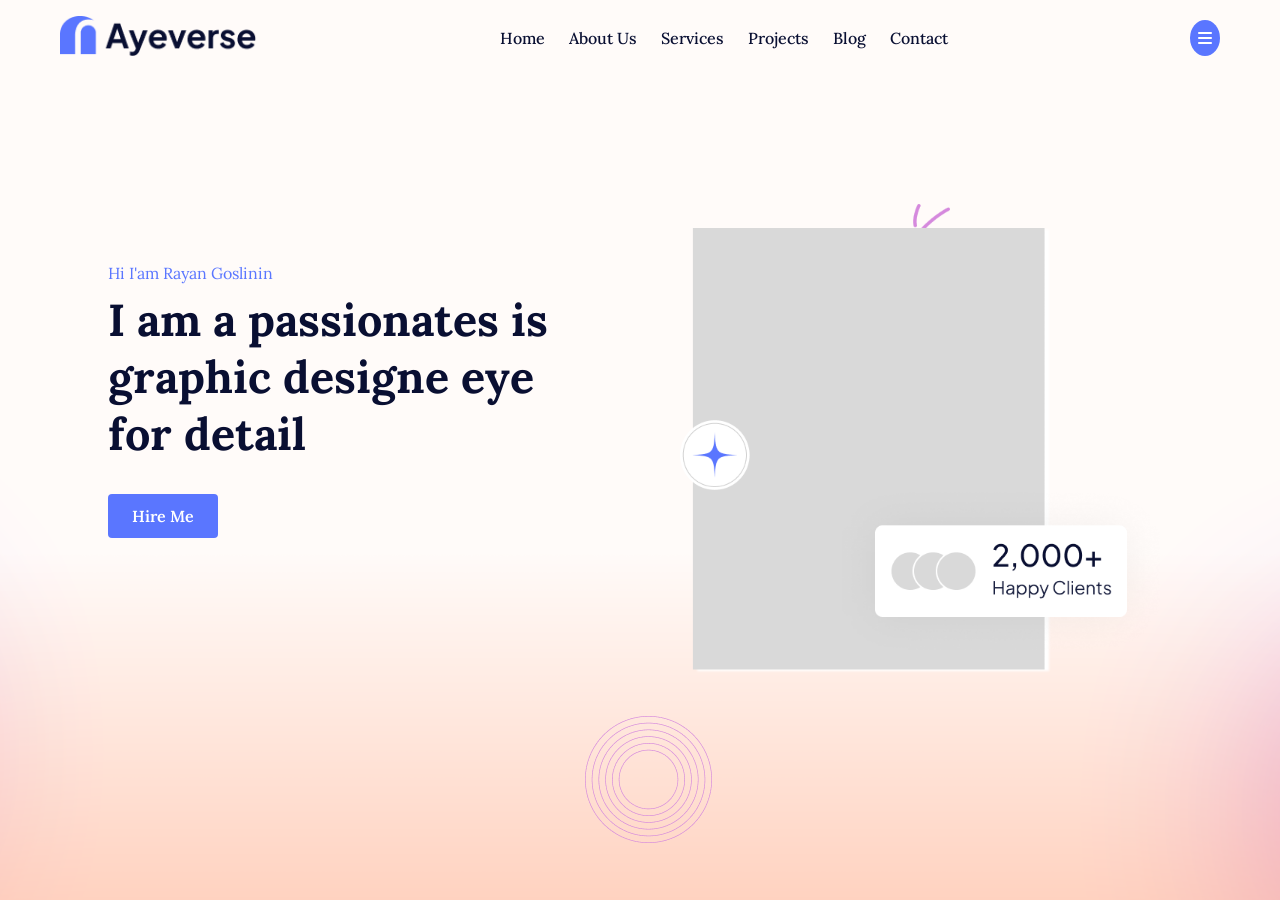
==== index.html @ dc3d5445 "Hero section complete" ====
<!DOCTYPE html>
<html lang="en">

<head>
    <meta charset="UTF-8">
    <meta name="viewport" content="width=device-width, initial-scale=1.0">
    <title>Averse</title>
    <!-- Css link -->
    <link rel="stylesheet" href="assets/css/style.css">
    <!-- Favicon link -->
    <link rel="shortcut icon" href="assets/images/icons/envelop.png" type="image/x-icon">
    <!-- Font awsome link -->
    <link rel="stylesheet" href="https://cdnjs.cloudflare.com/ajax/libs/font-awesome/6.7.2/css/all.min.css">
    <!-- Font style -->
    <link rel="preconnect" href="https://fonts.googleapis.com">
    <link rel="preconnect" href="https://fonts.gstatic.com" crossorigin>

    <link
        href="https://fonts.googleapis.com/css2?family=Lora:ital,wght@0,400;0,500;0,600;0,700;1,400;1,500;1,600;1,700&display=swap"
        rel="stylesheet">
</head>

<body>
    <!-- Hero Section -->
    <section class="hero">
        <div class="container">
            <nav class="navbar">
                <div class="logo">
                    <a href="./index.html">
                        <img src="./assets/images/logo.png" alt="Ayeverse Logo">
                    </a>
                </div>
                <ul class="nav-menu">
                    <li><a href="./index.html">Home</a></li>
                    <li><a href="./about.html">About Us</a></li>
                    <li><a href="./services.html">Services</a></li>
                    <li><a href="./project.html">Projects</a></li>
                    <li><a href="./blog.html">Blog</a></li>
                    <li><a href="./contact.html">Contact</a></li>
                </ul>

                <div class="menu-icon-wrap">
                    <div class="menu-icon" id="menuIcon">
                        <i class="fa-solid fa-bars"></i>
                    </div>
                </div>

            </nav>


            <div class="hero-content">
                <div class="hero-text">
                    <p>Hi I'am Rayan Goslinin</p>
                    <h1>I am a passionates is graphic designe eye for detail</h1>
                    <a href="#contact" class="btn">Hire Me</a>
                </div>
                <div class="hero-image">
                    <img src="./assets/images/hero-image.png" alt="Hero Image">
                </div>
            </div>
        </div>
    </section>
</body>

</html>
---- assets/css/style.css ----
* {
    box-sizing: border-box;
    margin: 0;
    padding: 0;
}

:root {
    --primary-color: #5A76FF;
    --secondary-color: #D589DD;
    --text-color: #4F4F4F;
    --text-color-white: #FFFFFF;
    --heading-color: #090F32;
    --background-color: #FFFFFF;
    --background-color-alt: #f3f7f8;
    --accent-color: #1890FF;
    --heading-font: 'Lora', serif;
    --body-font: 'Plus Jakarta Sans', sans-serif;
    --font-family-sans: 'Plus Jakarta Sans', sans-serif;
}

body {
    font-family: "Lora", serif;
    -webkit-font-smoothing: antialiased;
    -moz-osx-font-smoothing: grayscale;
    scroll-behavior: smooth;
    overflow-x: hidden;
}

a {
    text-decoration: none;
    color: #1890ff;
    transition: underline 0.3s ease;
}

a:hover {
    text-decoration: underline;


}

ul,
ol {
    list-style: none;
    margin: 0;
    padding: 0;
}

li {
    margin: 0;
}

.container {
    max-width: 1200px;
    margin: 0 auto;
    padding: 0 20px;
}

.btn {
    display: inline-block;
    padding: 0.75rem 1.5rem;
    font-size: 1rem;
    font-weight: 600;
    color: #fff;
    background-color: var(--primary-color);
    border: none;
    border-radius: 4px;
    cursor: pointer;
    transition: background-color 0.3s ease;
}

.btn:hover {
    background-color: var(--secondary-color);
}




.navbar {
    display: flex;
    justify-content: space-between;
    align-items: center;
    padding: 1rem 0;
}

.nav-menu {
    display: flex;
    gap: 1.5rem;
}

.nav-menu li a {
    font-weight: 500;
    color: var(--heading-color);
    transition: color 0.3s ease;
}

.nav-menu li a:hover {
    color: var(--primary-color);
}

.menu-icon {
    background-color: var(--primary-color);
    border-radius: 50%;
    padding: 0.5rem;
    color: #fff !important;
}

.logo img {
    height: 40px;
}

/* Hero Section */
.hero {
    height: 100vh;
    background: url('../images/hero-bg.png') no-repeat center center/cover;
    text-align: center;
}

.hero .hero-content {
    display: flex;
    align-items: center;
    justify-content: space-between;
    height: 100%;
    padding: 3rem;
}

.hero .hero-text {
    flex: 1;
    text-align: left;
}

.hero .hero-text p {
    font-size: 1rem;
    color: var(--primary-color);
    margin-bottom: 0.5rem;
}

.hero .hero-text h1 {
    font-size: 2.8rem;
    color: var(--heading-color);
    font-family: var(--heading-font);
    margin-bottom: 2rem;
}

.hero .hero-image {
    flex: 1;
    text-align: right;
    margin-top: 5rem;
    margin-left: 5rem;
}

.hero .hero-image img {
    max-width: 100%;
    height: auto;
}
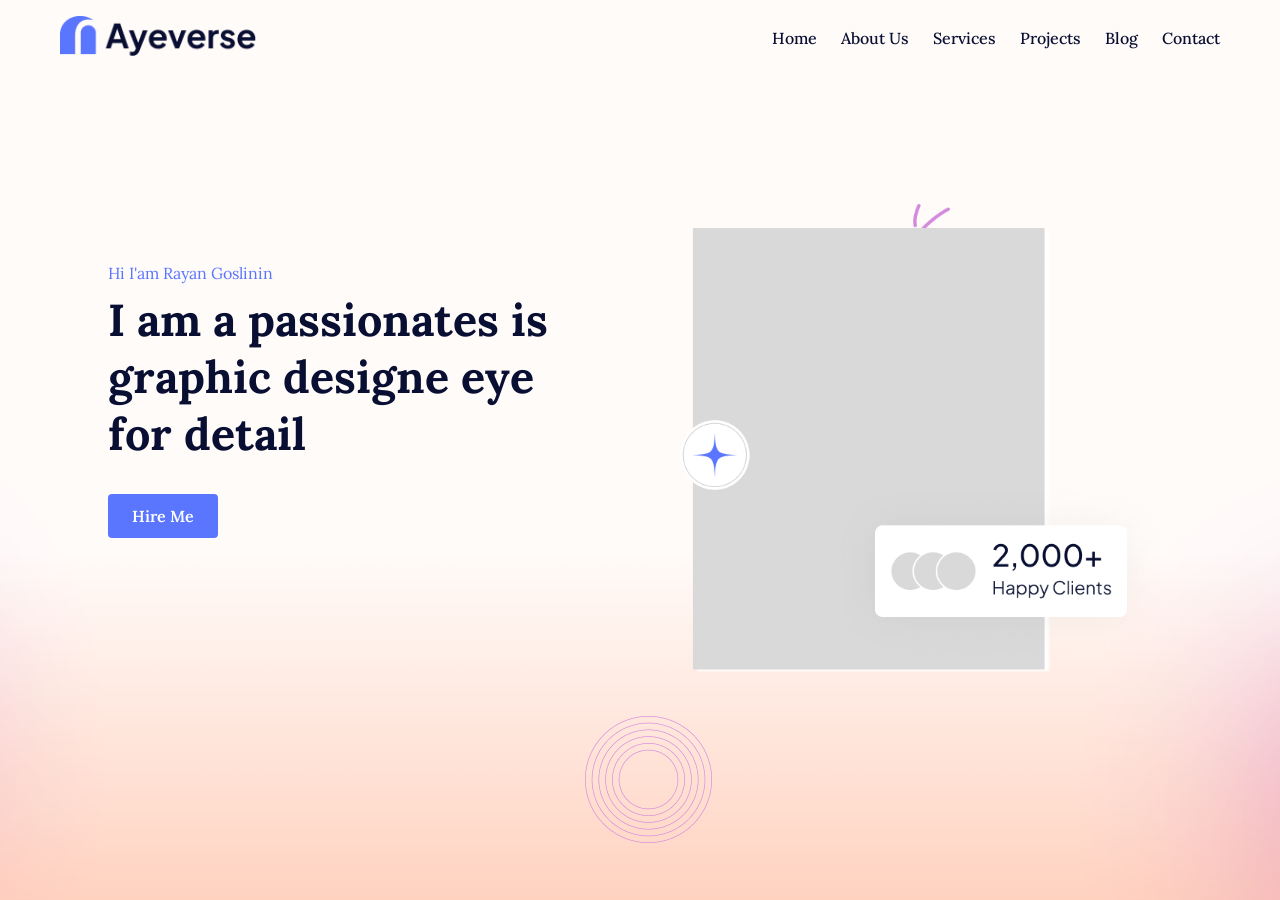
==== commit 78b9ccfa: "sidebar done" ====
--- a/index.html
+++ b/index.html
@@ -7,6 +7,7 @@
     <title>Averse</title>
     <!-- Css link -->
     <link rel="stylesheet" href="assets/css/style.css">
+    <link rel="stylesheet" href="assets/css/responsive.css">
     <!-- Favicon link -->
     <link rel="shortcut icon" href="assets/images/icons/envelop.png" type="image/x-icon">
     <!-- Font awsome link -->
@@ -60,6 +61,54 @@
             </div>
         </div>
     </section>
+    <!-- Hero end -->
+    <!-- Side bar -->
+    <div class="sidebar-wrap" id="mobileSidebar">
+        <div class="sidebar-inner">
+
+            <!-- Logo + Close Button Row -->
+            <div class="sidebar-header">
+                <div class="sidebar-logo">
+                    <a href="/">
+                        <img src="./assets/images/logo.png" alt="Logo">
+                    </a>
+                </div>
+                <div class="sidebar-close-btn" id="closeSidebar">
+                    <i class="fa fa-times"></i>
+                </div>
+            </div>
+            <!-- Navigation -->
+            <ul class="sidebar-nav">
+                <li><a href="./index.html">Home</a></li>
+                <li><a href="./about.html">About Us</a></li>
+                <li><a href="./services.html">Services</a></li>
+                <li><a href="./project.html">Projects</a></li>
+                <li><a href="./blog.html">Blog</a></li>
+                <li><a href="./contact.html">Contact</a></li>
+            </ul>
+
+            <!-- Contact Info -->
+            <div class="contact-info">
+                <ul>
+                    <li><i class="fa fa-envelope"></i> info@nebulaitbd.com</li>
+                    <li><i class="fa fa-phone"></i> +880 1886 927829</li>
+                </ul>
+            </div>
+
+            <!-- Social -->
+            <div class="social-icon">
+                <ul>
+                    <li><a href="#"><i class="fa-brands fa-facebook-f"></i></a></li>
+                    <li><a href="#"><i class="fa-brands fa-x-twitter"></i></a></li>
+                    <li><a href="#"><i class="fa-brands fa-linkedin-in"></i></a></li>
+                    <li><a href="#"><i class="fa-brands fa-pinterest-p"></i></a></li>
+                    <li><a href="#"><i class="fa-brands fa-instagram"></i></a></li>
+                    <li><a href="#"><i class="fa-brands fa-youtube"></i></a></li>
+                </ul>
+            </div>
+        </div>
+    </div>
+
 </body>
 
 </html>
--- a/assets/css/responsive.css
+++ b/assets/css/responsive.css
@@ -0,0 +1,178 @@
+/* Default: Left sidebar */
+.sidebar-wrap {
+    position: fixed;
+    top: 0;
+    left: -100%;
+    width: 280px;
+    height: 100vh;
+    background: #fff;
+    color: #fff;
+    -webkit-box-shadow: -5px 0 20px -5px rgba(0, 0, 0, .5);
+    box-shadow: -5px 0 20px -5px rgba(0, 0, 0, .5);
+    -webkit-transition: .5s ease-out;
+    transition: .5s ease-out;
+    overflow-y: auto;
+    z-index: 10001;
+}
+
+.sidebar-wrap.active {
+    left: 0;
+}
+
+/* Sidebar Header (logo + close button in one row) */
+.sidebar-header {
+    display: flex;
+    align-items: center;
+    justify-content: space-between;
+    padding: 5px 10px;
+    border-bottom: 1px solid rgba(255, 255, 255, 0.1);
+}
+
+.sidebar-logo img {
+    width: 150px;
+    max-height: 40px;
+}
+
+.menu-icon-wrap {
+    display: none;
+}
+
+
+.sidebar-close-btn {
+    font-size: 22px;
+    cursor: pointer;
+    color: #fff;
+    transition: color 0.3s ease;
+}
+
+.sidebar-close-btn:hover {
+    color: var(--secondary-color);
+}
+
+
+/* Sidebar Navigation */
+.sidebar-nav {
+    list-style: none;
+    padding: 20px 0;
+    margin: 0;
+}
+
+.sidebar-nav li {
+    /* border-bottom: 1px solid rgba(255, 255, 255, 0.1); */
+    border-top: 1px solid #ebebeb !important;
+}
+
+.sidebar-nav li:last-child {
+    border-bottom: none;
+}
+
+.sidebar-nav a {
+    display: block;
+    padding: 12px 20px;
+    color: #090F32;
+    font-size: 16px;
+    font-weight: 500;
+    text-decoration: none;
+    transition: all 0.3s ease;
+}
+
+.sidebar-nav a:hover {
+    background: rgba(255, 255, 255, 0.1);
+    padding-left: 25px;
+    color: var(--primary-color);
+
+}
+
+.contact-info {
+    padding: 20px;
+    border-top: 1px solid rgba(255, 255, 255, 0.1);
+}
+
+.contact-info ul {
+    list-style: none;
+    padding: 0;
+    margin: 0;
+}
+
+.contact-info li {
+    color: #090F32;
+    font-size: 14px;
+    margin-bottom: 8px;
+    display: flex;
+    align-items: center;
+}
+
+.contact-info i {
+    margin-right: 8px;
+    color: var(--primary-color);
+}
+
+
+.social-icon {
+    padding: 20px;
+    border-top: 1px solid rgba(255, 255, 255, 0.1);
+    text-align: center;
+}
+
+.social-icon ul {
+    list-style: none;
+    padding: 0;
+    margin: 0;
+    display: flex;
+    flex-wrap: wrap;
+    justify-content: center;
+    gap: 12px;
+}
+
+.social-icon a {
+    width: 35px;
+    height: 35px;
+    border-radius: 50%;
+    background: rgba(255, 255, 255, 0.1);
+    display: flex;
+    align-items: center;
+    justify-content: center;
+    color: var(--heading-color);
+    transition: all 0.3s ease;
+    text-decoration: none;
+}
+
+.social-icon a:hover {
+    background: #5A76FF;
+    color: #fff;
+}
+
+
+/* Close Button */
+.sidebar-close-btn {
+    font-size: 22px;
+    cursor: pointer;
+    color: #111827;
+    text-align: right;
+    padding: 15px;
+}
+
+/* Overlay */
+.sidebar-overlay {
+    position: fixed;
+    top: 0;
+    left: 0;
+    width: 100%;
+    height: 100%;
+    background: rgba(0, 0, 0, 0.6);
+    opacity: 0;
+    visibility: hidden;
+    transition: all .3s ease;
+    z-index: 10000;
+}
+
+.sidebar-overlay.active {
+    opacity: 1;
+    visibility: visible;
+}
+
+/* Mobile menu icon */
+.menu-icon {
+    font-size: 22px;
+    cursor: pointer;
+}
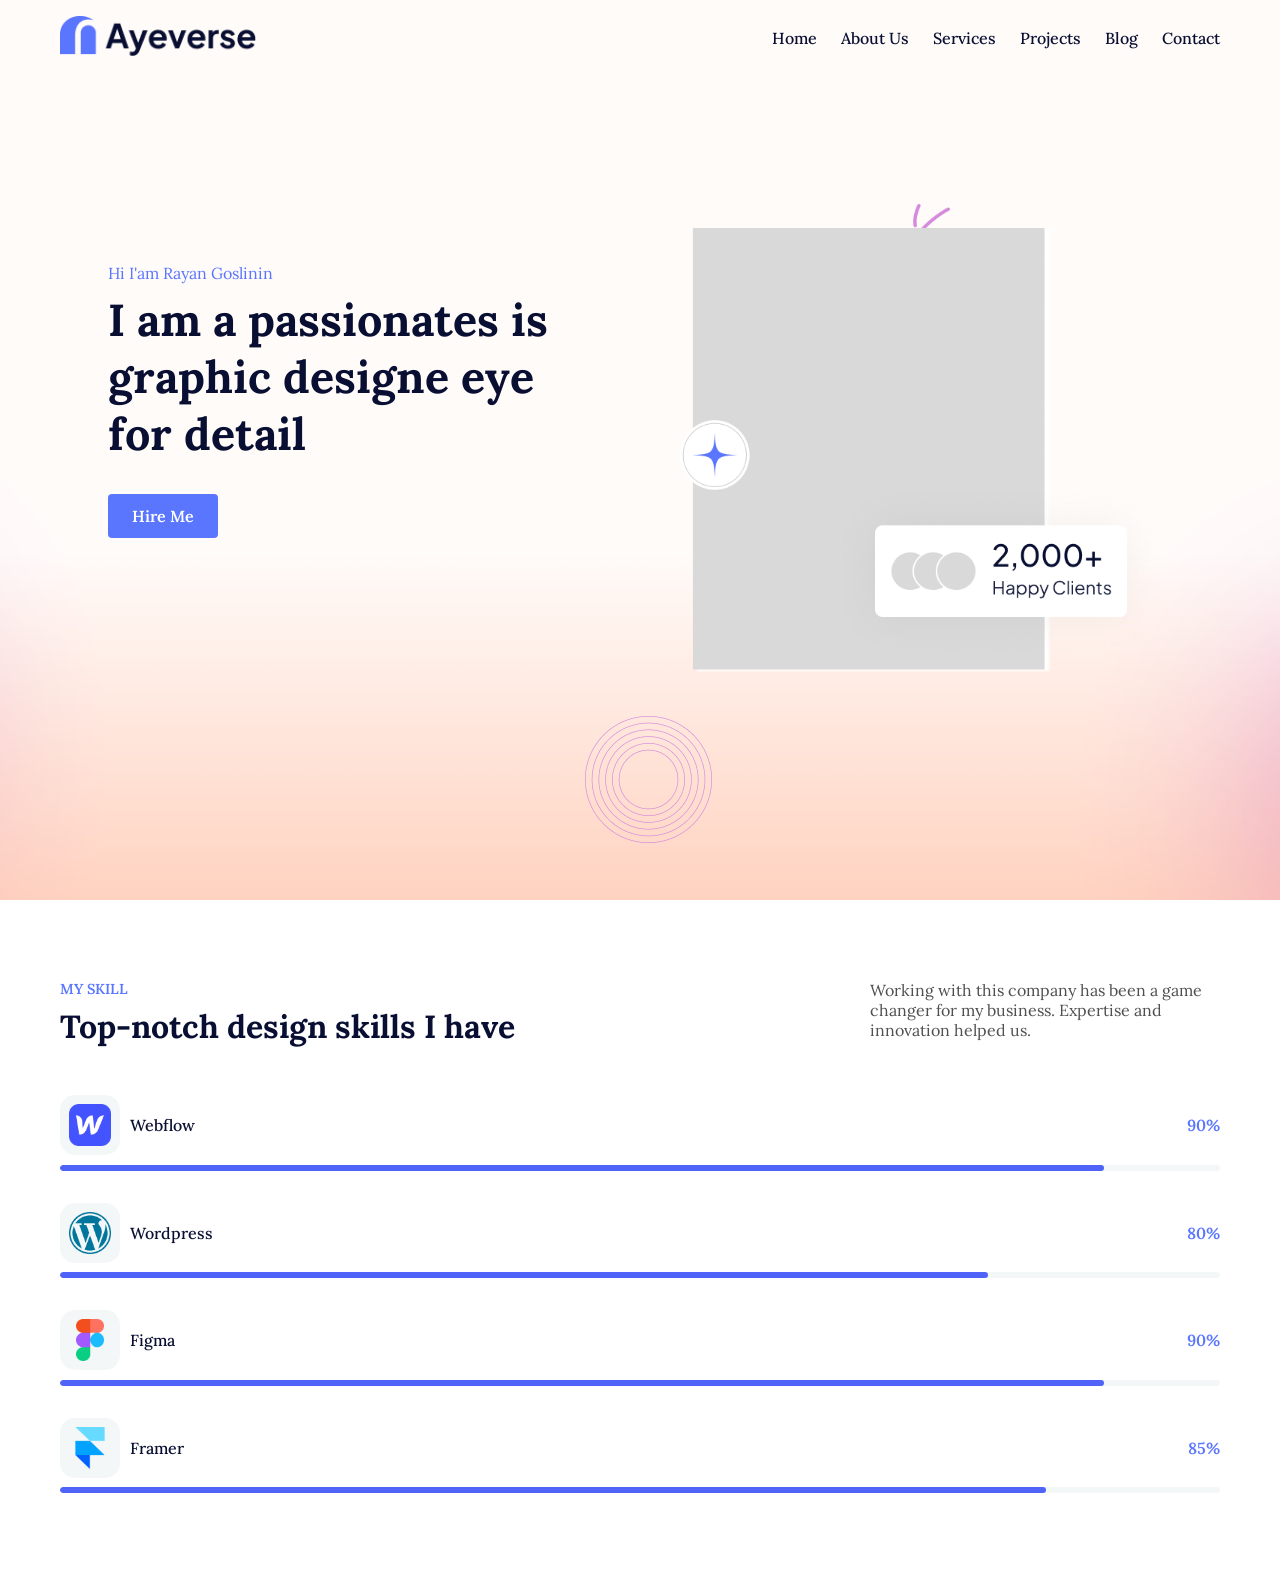
==== commit ea8d1bd1: "responsive done" ====
--- a/index.html
+++ b/index.html
@@ -108,6 +108,82 @@
             </div>
         </div>
     </div>
+    <!-- sidebar end -->
+    <!-- Skill -->
+    <!-- Skill Progress Section -->
+    <section class="skill-progress">
+        <div class="container">
+            <div class="skill-progress-header">
+                <div class="section-header">
+                    <p class="section-subtitle">MY SKILL</p>
+                    <h2 class="section-title">Top-notch design skills I have</h2>
+                </div>
+                <p class="section-text">
+                    Working with this company has been a game changer for my business.
+                    Expertise and innovation helped us.
+                </p>
+            </div>
+
+            <div class="progress-list">
+                <!-- Webflow -->
+                <div class="progress-item">
+                    <div class="progress-label">
+                        <div class="icon-image">
+                            <img src="./assets/images/icons/skill_icon/webflow.png" alt="Webflow">
+                        </div>
+                        <span>Webflow</span>
+                        <span class="percent">90%</span>
+                    </div>
+                    <div class="progress-bar">
+                        <div class="progress" style="width:90%"></div>
+                    </div>
+                </div>
+
+                <!-- Wordpress -->
+                <div class="progress-item">
+                    <div class="progress-label">
+                        <div class="icon-image">
+                            <img src="./assets/images/icons/skill_icon/wordpress.png" alt="Wordpress">
+                        </div>
+                        <span>Wordpress</span>
+                        <span class="percent">80%</span>
+                    </div>
+                    <div class="progress-bar">
+                        <div class="progress" style="width:80%"></div>
+                    </div>
+                </div>
+
+                <!-- Figma -->
+                <div class="progress-item">
+                    <div class="progress-label">
+                        <div class="icon-image">
+                            <img src="./assets/images/icons/skill_icon/figma.png" alt="Figma">
+                        </div>
+                        <span>Figma</span>
+                        <span class="percent">90%</span>
+                    </div>
+                    <div class="progress-bar">
+                        <div class="progress" style="width:90%"></div>
+                    </div>
+                </div>
+
+                <!-- Framer -->
+                <div class="progress-item">
+                    <div class="progress-label">
+                        <div class="icon-image">
+                            <img src="./assets/images/icons/skill_icon/framer.png" alt="Framer">
+                        </div>
+                        <span>Framer</span>
+                        <span class="percent">85%</span>
+                    </div>
+                    <div class="progress-bar">
+                        <div class="progress" style="width:85%"></div>
+                    </div>
+                </div>
+            </div>
+        </div>
+    </section>
+
 
 </body>
 
--- a/assets/css/style.css
+++ b/assets/css/style.css
@@ -151,4 +151,301 @@
 .hero .hero-image img {
     max-width: 100%;
     height: auto;
+}
+
+/* skill */
+.skill-progress {
+    padding: 5rem 0;
+}
+
+.skill-progress-header {
+    display: flex;
+    justify-content: space-between;
+    align-items: flex-start;
+    margin-bottom: 3rem;
+    gap: 2rem;
+}
+
+.section-subtitle {
+    font-size: 0.9rem;
+    font-weight: 600;
+    color: var(--primary-color);
+    text-transform: uppercase;
+    margin-bottom: 0.5rem;
+}
+
+.section-title {
+    font-size: 2rem;
+    font-family: var(--heading-font);
+    color: var(--heading-color);
+    margin-bottom: 0.5rem;
+    display: inline;
+}
+
+
+.section-text {
+    font-size: 1rem;
+    color: var(--text-color);
+    max-width: 350px;
+}
+
+/* Progress List */
+.progress-list {
+    display: flex;
+    flex-direction: column;
+    gap: 2rem;
+}
+
+.progress-item {
+    width: 100%;
+}
+
+.progress-label {
+    display: flex;
+    align-items: center;
+    justify-content: space-between;
+    margin-bottom: 0.6rem;
+    font-size: 1rem;
+    font-weight: 500;
+    color: var(--heading-color);
+}
+
+.progress-label .icon-image {
+    width: 60px;
+    height: 60px;
+    margin-right: 10px;
+    background-color: #F3F7F8;
+    border-radius: 15px;
+    display: flex;
+    align-items: center;
+    justify-content: center;
+}
+
+.progress-label .icon-image img {
+    max-width: 70%;
+    max-height: 70%;
+    object-fit: contain;
+}
+
+.progress-label span {
+    flex: 1;
+}
+
+.percent {
+    font-weight: 600;
+    color: var(--primary-color);
+    min-width: 50px;
+    text-align: right;
+}
+
+/* Progress Bar */
+.progress-bar {
+    width: 100%;
+    height: 6px;
+    background: #f1f1f6;
+    border-radius: 6px;
+    overflow: hidden;
+}
+
+.progress {
+    height: 100%;
+    background: #4f63f9;
+    border-radius: 6px;
+    transition: width 1s ease-in-out;
+}
+
+/* about */
+section.about-us {
+    background-color: var(--background-color-alt);
+    /* background-position: center;
+    background-size: cover;
+    background-repeat: no-repeat; */
+    height: 50vh;
+    text-align: center;
+}
+
+.about-content {
+    display: flex;
+    align-items: center;
+    justify-content: space-between;
+    height: 40vh;
+}
+
+.about-content .hero-text {
+    flex: 1;
+    text-align: left;
+    padding-left: 50px;
+}
+
+.about-content .hero-text h2 {
+    font-size: 40px;
+    margin-bottom: 10px;
+    color: var(--heading-color);
+}
+
+.about-content .hero-text p {
+    color: var(--heading-color);
+}
+
+.about-content .hero-text p i {
+    color: #ccc;
+    font-size: 12px !important;
+}
+
+.about-content .hero-image {
+    flex: 1;
+    display: flex;
+    justify-content: flex-end;
+    padding-right: 0px;
+}
+
+.about-content .hero-image img {
+    max-width: 250px;
+}
+
+
+.about-section {
+    padding: 80px 0;
+}
+
+.about-wrapper {
+    display: flex;
+    align-items: center;
+    justify-content: space-between;
+    gap: 40px;
+}
+
+.about-text {
+    flex: 1;
+}
+
+.about-text .subtitle {
+    color: var(--secondary-color);
+    font-size: 14px;
+    letter-spacing: 2px;
+    font-weight: 600;
+    display: block;
+    margin-bottom: 10px;
+}
+
+.about-text h2 {
+    font-size: 40px;
+    font-weight: 700;
+    margin-bottom: 20px;
+    color: #0c0c22;
+    line-height: 1.3;
+}
+
+.about-text h2 span {
+    color: var(--secondary-color);
+}
+
+.about-text p {
+    font-size: 16px;
+    color: #555;
+    margin-bottom: 20px;
+    max-width: 500px;
+}
+
+.about-progress {
+    margin: 20px 0;
+}
+
+.progress-info {
+    font-size: 14px;
+    font-weight: 600;
+    margin-bottom: 5px;
+}
+
+.progress-bar {
+    background: var(--background-color-alt);
+    height: 6px;
+    border-radius: 4px;
+    overflow: hidden;
+}
+
+.progress-fill {
+    background: var(--secondary-color);
+    height: 100%;
+    border-radius: 4px;
+}
+
+.about-wrapper .btn {
+    display: inline-block;
+    margin-top: 20px;
+    background: transparent;
+    border: 1px solid var(--secondary-color);
+    color: #0c0c22;
+    text-decoration: none !important;
+}
+
+
+.about-wrapper .btn:hover {
+    background: #c266e0;
+    color: #fff;
+}
+
+/* Right side images / design */
+.about-image {
+    flex: 1;
+    position: relative;
+    display: flex;
+    justify-content: center;
+    align-items: center;
+}
+
+.about-image .circle {
+    width: 300px;
+    height: 300px;
+    border: 2px solid #c266e0;
+    border-radius: 50%;
+    position: absolute;
+}
+
+.about-image .main-box {
+    width: 200px;
+    height: 200px;
+    background: #ddd;
+    border-radius: 12px;
+    position: relative;
+    z-index: 2;
+}
+
+.about-image .small-box {
+    width: 120px;
+    height: 150px;
+    background: #e6e6e6;
+    border-radius: 12px;
+    position: absolute;
+    right: 20px;
+    bottom: -20px;
+    z-index: 1;
+}
+
+.about-image .icon-box {
+    position: absolute;
+    top: -20px;
+    right: -20px;
+    background: #fff;
+    border-radius: 12px;
+    padding: 10px 20px;
+    font-weight: 700;
+    color: #0c0c22;
+    box-shadow: 0 4px 10px rgba(0, 0, 0, 0.1);
+}
+
+
+
+.parent {
+    /*  */
+    display: flex;
+    justify-content: space-around;
+    align-items: center;
+}
+
+.main-class {
+    display: flex;
+    flex-direction: column;
+    align-items: center;
+    justify-content: center;
 }
--- a/assets/css/responsive.css
+++ b/assets/css/responsive.css
@@ -175,4 +175,47 @@
 .menu-icon {
     font-size: 22px;
     cursor: pointer;
+}
+
+/* responsive */
+
+@media screen and (max-width: 768px) {
+    .nav-menu {
+        display: none;
+    }
+
+    .menu-icon-wrap {
+        display: block;
+    }
+
+    .hero .hero-content {
+        flex-direction: column;
+        text-align: center;
+    }
+
+    .hero .hero-text {
+        text-align: center;
+    }
+
+    .hero .hero-text h1 {
+        font-size: 2.2rem;
+    }
+
+    .hero .hero-text p {
+        font-size: 0.95rem;
+    }
+
+    .hero .hero-image {
+        margin: 2rem 0 0 0;
+        text-align: center;
+    }
+
+    .skill-progress-header {
+        flex-direction: column;
+        align-items: center;
+    }
+
+    .skill-progress-header p {
+        text-align: center;
+    }
 }
